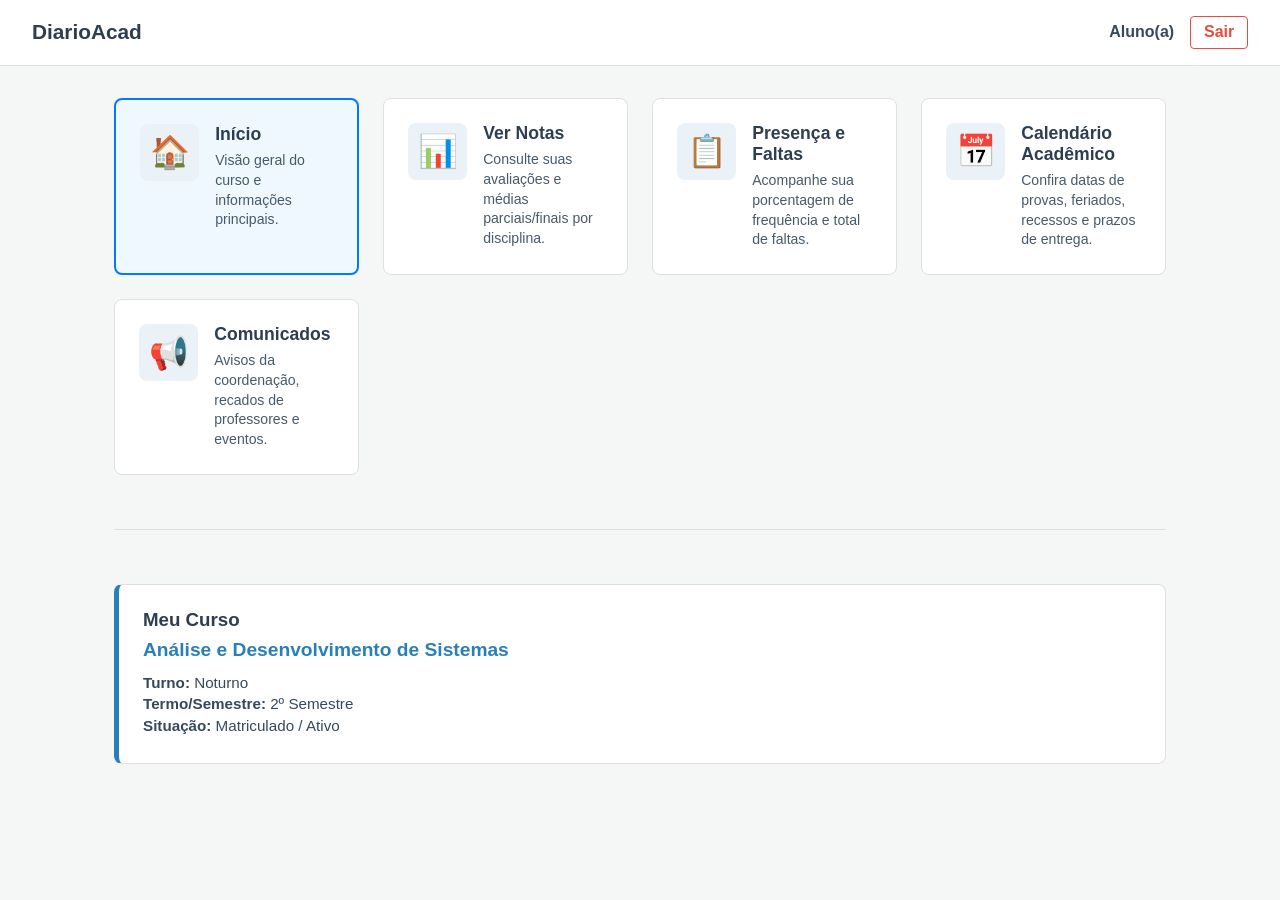
==== PI-diarioacad/aluno.html @ cc7aa03e "Melhorias do projeto: Adição de Usuários no sistema e Sistema de Login Funcionando" ====
<!DOCTYPE html>
<html lang="pt-BR">

<head>
    <meta charset="UTF-8">
    <meta name="viewport" content="width=device-width, initial-scale=1.0">
    <title>DiarioAcad - Aluno - Início</title>
    <link rel="stylesheet" href="assets/css/aluno.css">
</head>

<body>
    <header class="navbar">
        <div class="navbar-brand">
            <h2>DiarioAcad</h2>
        </div>
        <div class="user-info">
            <span class="user-name">Aluno(a)</span>
            <a href="index.html" class="btn-logout">Sair</a>
        </div>
    </header>

    <!-- Conteúdo Principal / Dashboard -->
    <main class="dashboard-container">

        <!-- Grid com os Módulos Principais (Menu de Navegação) -->
        <div class="modules-grid">

            <!-- Módulo: Início / Resumo (Opcional, caso queira voltar para a visão geral) -->
            <div onclick="trocarAba('inicio')" class="card module-card active" style="cursor: pointer;">
                <div class="module-icon">🏠</div>
                <div class="module-content">
                    <h3>Início</h3>
                    <p>Visão geral do curso e informações principais.</p>
                </div>
            </div>

            <!-- Módulo: Ver Notas -->
            <div onclick="trocarAba('notas')" class="card module-card" style="cursor: pointer;">
                <div class="module-icon">📊</div>
                <div class="module-content">
                    <h3>Ver Notas</h3>
                    <p>Consulte suas avaliações e médias parciais/finais por disciplina.</p>
                </div>
            </div>

            <!-- Módulo: Presença e Faltas -->
            <div onclick="trocarAba('presenca')" class="card module-card" style="cursor: pointer;">
                <div class="module-icon">📋</div>
                <div class="module-content">
                    <h3>Presença e Faltas</h3>
                    <p>Acompanhe sua porcentagem de frequência e total de faltas.</p>
                </div>
            </div>

            <!-- Módulo: Calendário Acadêmico -->
            <div onclick="trocarAba('calendario')" class="card module-card" style="cursor: pointer;">
                <div class="module-icon">📅</div>
                <div class="module-content">
                    <h3>Calendário Acadêmico</h3>
                    <p>Confira datas de provas, feriados, recessos e prazos de entrega.</p>
                </div>
            </div>

            <!-- Módulo: Comunicados -->
            <div onclick="trocarAba('comunicados')" class="card module-card" style="cursor: pointer;">
                <div class="module-icon">📢</div>
                <div class="module-content">
                    <h3>Comunicados</h3>
                    <p>Avisos da coordenação, recados de professores e eventos.</p>
                </div>
            </div>

        </div>

        <hr style="margin: 30px 0; border: 0; border-top: 1px solid #ddd;">

        <!-- ÁREAS DE CONTEÚDO DAS SUB-ABAS -->

        <!-- 1. Aba Início -->
        <section id="aba-inicio" class="aba-conteudo ativa">
            <section class="card course-card">
                <div class="card-header">
                    <h3>Meu Curso</h3>
                </div>
                <div class="card-body">
                    <h4 class="course-name">Análise e Desenvolvimento de Sistemas</h4>
                    <p class="course-detail"><strong>Turno:</strong> Noturno</p>
                    <p class="course-detail"><strong>Termo/Semestre:</strong> 2º Semestre</p>
                    <p class="course-detail"><strong>Situação:</strong> Matriculado / Ativo</p>
                </div>
            </section>
        </section>

        <!-- 2. Aba Ver Notas -->
        <section id="aba-notas" class="aba-conteudo">
            <div class="card">
                <div class="card-header"><h3>Minhas Notas</h3></div>
                <div class="card-body">
                    <p>Tabela de notas do semestre (exemplo).</p>
                    <!-- Insira sua <table> aqui futuramente -->
                </div>
            </div>
        </section>

        <!-- 3. Aba Presença -->
        <section id="aba-presenca" class="aba-conteudo">
            <div class="card">
                <div class="card-header"><h3>Controle de Presença e Faltas</h3></div>
                <div class="card-body">
                    <p>Acompanhamento de frequência por disciplina.</p>
                </div>
            </div>
        </section>

        <!-- 4. Aba Calendário -->
        <section id="aba-calendario" class="aba-conteudo">
            <div class="card">
                <div class="card-header"><h3>Calendário Acadêmico</h3></div>
                <div class="card-body">
                    <p>Lista de eventos e datas importantes.</p>
                </div>
            </div>
        </section>

        <!-- 5. Aba Comunicados -->
        <section id="aba-comunicados" class="aba-conteudo">
            <div class="card">
                <div class="card-header"><h3>Mural de Comunicados</h3></div>
                <div class="card-body">
                    <p>Avisos recentes da instituição.</p>
                </div>
            </div>
        </section>

    </main>

    <!-- Script JavaScript para gerenciar a troca de abas -->
    <script src="assets/js/script.js"></script>
</body>

</html>
---- PI-diarioacad/assets/css/aluno.css ----
/* ==========================================================================
   1. VARIÁVEIS DE CORES DO ALUNO (Tons de Azul Acadêmico)
   ========================================================================== */
:root {
  --bg-color: #f4f7f6;
  --container-bg: #ffffff;
  --text-color: #34495e;
  --heading-color: #2c3e50;
  --border-color: #e0e0e0;
  --primary-color: #2980b9;
  /* Azul principal do aluno */
  --primary-hover: #1b6391;
  --card-hover-shadow: rgba(0, 0, 0, 0.12);
  /* Sombra ao passar o mouse nos cards */
  --accent-badge: #eaf2f8;
  /* Fundo suave para os ícones */
}

/* Modo Escuro Automático */
@media (prefers-color-scheme: dark) {
  :root {
    --bg-color: #121212;
    --container-bg: #1e1e1e;
    --text-color: #e0e0e0;
    --heading-color: #ffffff;
    --border-color: #333333;
    --primary-color: #3498db;
    --primary-hover: #2980b9;
    --card-hover-shadow: rgba(0, 0, 0, 0.5);
    --accent-badge: #2c3e50;
  }
}

/* Reset global de margens e fontes */
* {
  box-sizing: border-box;
  margin: 0;
  padding: 0;
  font-family: 'Segoe UI', Tahoma, Geneva, Verdana, sans-serif;
}

body {
  background-color: var(--bg-color);
  color: var(--text-color);
  min-height: 100vh;
}

/* ==========================================================================
   2. BARRA DE NAVEGAÇÃO SUPERIOR (Navbar)
   ========================================================================== */
.navbar {
  background-color: var(--container-bg);
  border-bottom: 1px solid var(--border-color);
  padding: 1rem 2rem;
  display: flex;
  justify-content: space-between;
  /* Mantém o logo na esquerda e o botão de sair na direita */
  align-items: center;
}

.navbar-brand h2 {
  color: var(--heading-color);
  font-size: 1.3rem;
}

.user-info {
  display: flex;
  align-items: center;
  gap: 1rem;
}

.user-name {
  font-weight: 600;
  color: var(--text-color);
}

/* Botão de Logout (Sair) com destaque em vermelho */
.btn-logout {
  color: #e74c3c;
  text-decoration: none;
  font-weight: 600;
  padding: 0.4rem 0.8rem;
  border: 1px solid #e74c3c;
  border-radius: 4px;
  transition: all 0.2s ease;
}

.btn-logout:hover {
  background-color: #e74c3c;
  color: #ffffff;
}

/* ==========================================================================
   3. LAYOUT DA DASHBOARD E CARTÕES (Cards)
   ========================================================================== */
.dashboard-container {
  max-width: 1100px;
  margin: 2rem auto;
  /* Centraliza o painel na tela com margem superior */
  padding: 0 1.5rem;
  display: flex;
  flex-direction: column;
  gap: 1.5rem;
  /* Espaçamento vertical entre blocos */
}

.card {
  background-color: var(--container-bg);
  border: 1px solid var(--border-color);
  border-radius: 8px;
  padding: 1.5rem;
}

/* Cartão de Destaque do Curso (Borda lateral colorida) */
.course-card {
  border-left: 5px solid var(--primary-color);
}

.course-card .card-header h3 {
  color: var(--heading-color);
  margin-bottom: 0.5rem;
}

.course-name {
  color: var(--primary-color);
  font-size: 1.2rem;
  margin-bottom: 0.8rem;
}

.course-detail {
  font-size: 0.95rem;
  margin-bottom: 0.3rem;
}

/* ==========================================================================
   4. GRID DE MÓDULOS (Links rápidos em formato de grade responsiva)
   ========================================================================== */
.modules-grid {
  display: grid;
  /* Cria colunas automáticas que se adaptam ao tamanho da tela */
  grid-template-columns: repeat(auto-fit, minmax(240px, 1fr));
  gap: 1.5rem;
}

.module-card {
  display: flex;
  align-items: flex-start;
  gap: 1rem;
  text-decoration: none;
  color: inherit;
  transition: transform 0.2s ease, box-shadow 0.2s ease;
}

/* Efeito de levitação ao passar o mouse no card do módulo */
.module-card:hover {
  transform: translateY(-3px);
  box-shadow: 0 6px 16px var(--card-hover-shadow);
  border-color: var(--primary-color);
}

.module-icon {
  font-size: 2rem;
  background-color: var(--accent-badge);
  padding: 0.6rem;
  border-radius: 8px;
  display: flex;
  align-items: center;
  justify-content: center;
}

.module-content h3 {
  color: var(--heading-color);
  font-size: 1.1rem;
  margin-bottom: 0.4rem;
}

.module-content p {
  font-size: 0.88rem;
  line-height: 1.4;
  color: var(--text-color);
  opacity: 0.9;
}

/* Estilos de visibilidade das abas (SPA) */
.aba-conteudo {
  display: none;
}

.aba-conteudo.ativa {
  display: block;
}

/* Estilo visual para o card ativo */
.module-card.active {
  border: 2px solid #007bff;
  background-color: #f0f8ff;
}
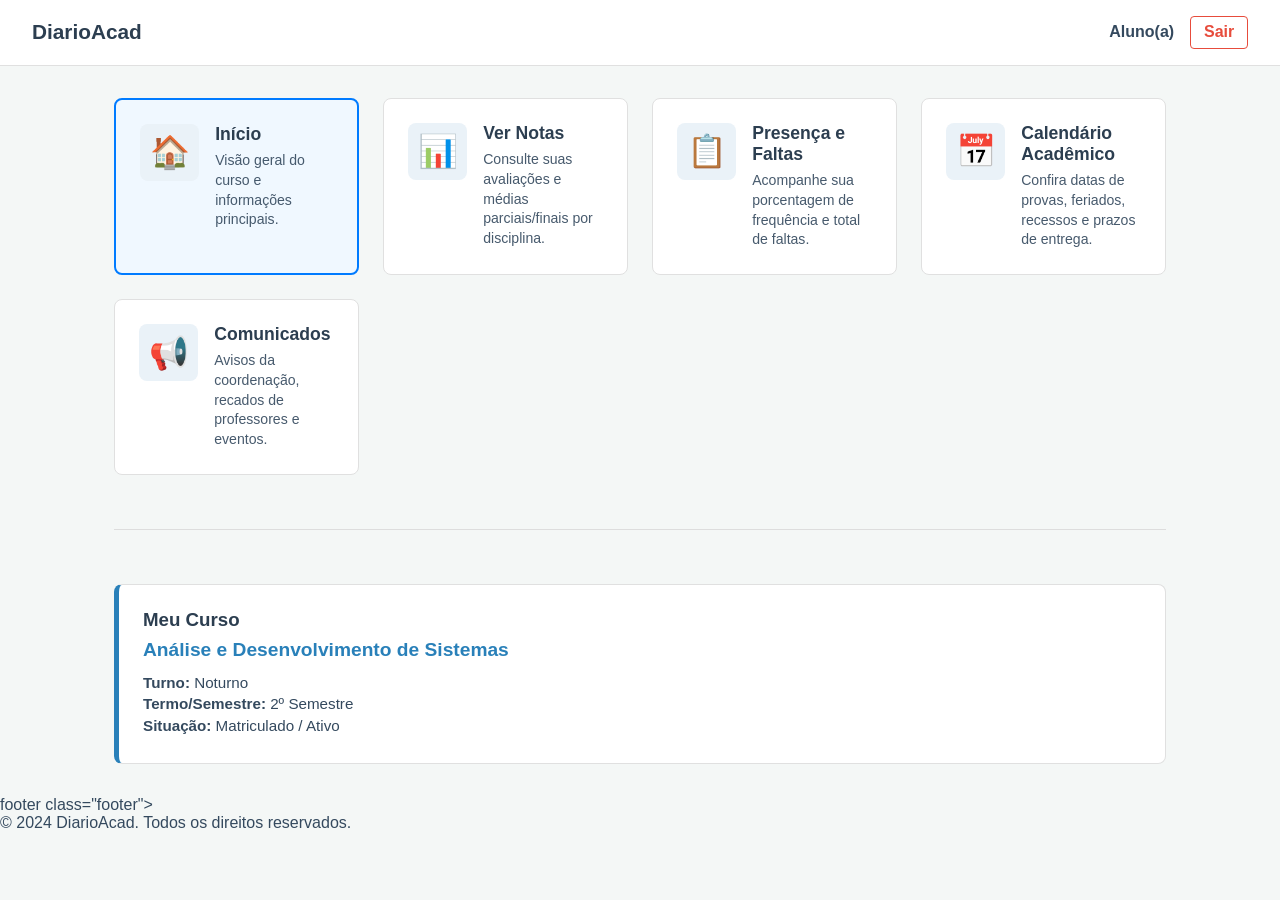
==== commit 0435a9ab: "footer" ====
--- a/PI-diarioacad/aluno.html
+++ b/PI-diarioacad/aluno.html
@@ -137,5 +137,7 @@
     <!-- Script JavaScript para gerenciar a troca de abas -->
     <script src="assets/js/script.js"></script>
 </body>
-
+    footer class="footer">
+        <p>&copy; 2024 DiarioAcad. Todos os direitos reservados.</p>
+    </footer>
 </html>
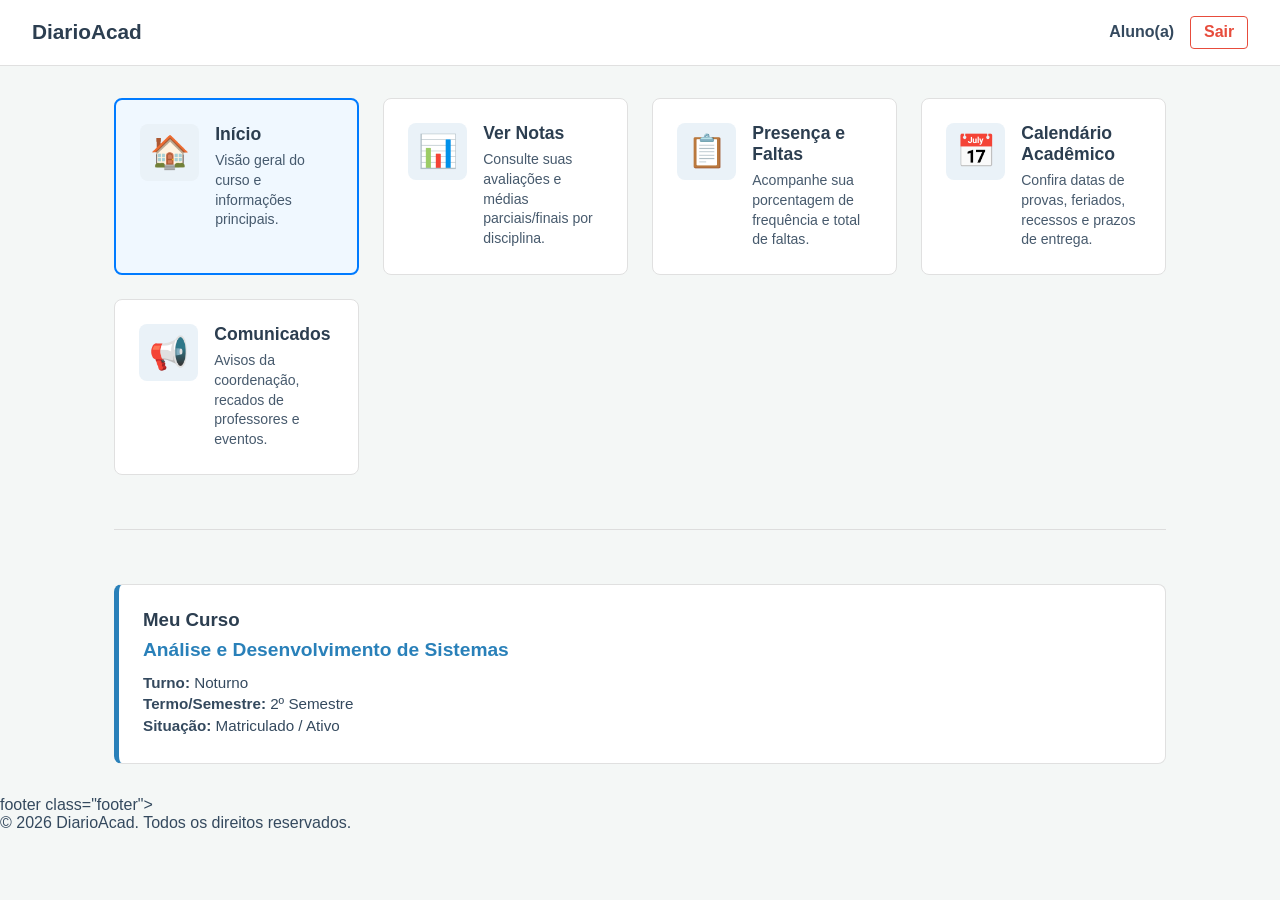
==== commit 16ff43ff: "correções" ====
--- a/PI-diarioacad/aluno.html
+++ b/PI-diarioacad/aluno.html
@@ -138,6 +138,6 @@
     <script src="assets/js/script.js"></script>
 </body>
     footer class="footer">
-        <p>&copy; 2024 DiarioAcad. Todos os direitos reservados.</p>
+        <p>&copy; 2026 DiarioAcad. Todos os direitos reservados.</p>
     </footer>
 </html>
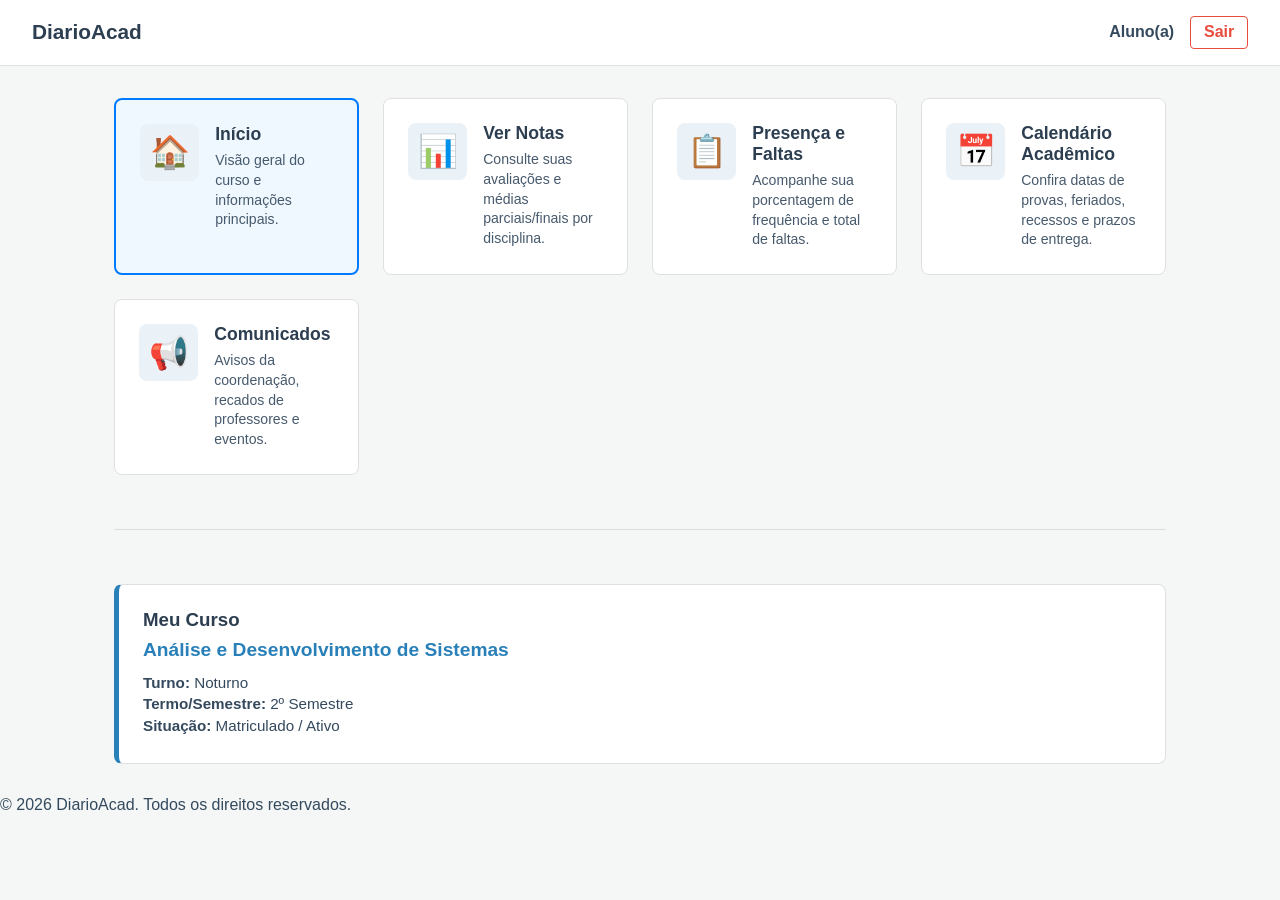
==== commit f9cd0b68: "adicionando footer no site" ====
--- a/PI-diarioacad/aluno.html
+++ b/PI-diarioacad/aluno.html
@@ -94,7 +94,9 @@
         <!-- 2. Aba Ver Notas -->
         <section id="aba-notas" class="aba-conteudo">
             <div class="card">
-                <div class="card-header"><h3>Minhas Notas</h3></div>
+                <div class="card-header">
+                    <h3>Minhas Notas</h3>
+                </div>
                 <div class="card-body">
                     <p>Tabela de notas do semestre (exemplo).</p>
                     <!-- Insira sua <table> aqui futuramente -->
@@ -105,7 +107,9 @@
         <!-- 3. Aba Presença -->
         <section id="aba-presenca" class="aba-conteudo">
             <div class="card">
-                <div class="card-header"><h3>Controle de Presença e Faltas</h3></div>
+                <div class="card-header">
+                    <h3>Controle de Presença e Faltas</h3>
+                </div>
                 <div class="card-body">
                     <p>Acompanhamento de frequência por disciplina.</p>
                 </div>
@@ -115,7 +119,9 @@
         <!-- 4. Aba Calendário -->
         <section id="aba-calendario" class="aba-conteudo">
             <div class="card">
-                <div class="card-header"><h3>Calendário Acadêmico</h3></div>
+                <div class="card-header">
+                    <h3>Calendário Acadêmico</h3>
+                </div>
                 <div class="card-body">
                     <p>Lista de eventos e datas importantes.</p>
                 </div>
@@ -125,7 +131,9 @@
         <!-- 5. Aba Comunicados -->
         <section id="aba-comunicados" class="aba-conteudo">
             <div class="card">
-                <div class="card-header"><h3>Mural de Comunicados</h3></div>
+                <div class="card-header">
+                    <h3>Mural de Comunicados</h3>
+                </div>
                 <div class="card-body">
                     <p>Avisos recentes da instituição.</p>
                 </div>
@@ -137,7 +145,8 @@
     <!-- Script JavaScript para gerenciar a troca de abas -->
     <script src="assets/js/script.js"></script>
 </body>
-    footer class="footer">
-        <p>&copy; 2026 DiarioAcad. Todos os direitos reservados.</p>
-    </footer>
+<footer class="footer">
+    <p>&copy; 2026 DiarioAcad. Todos os direitos reservados.</p>
+</footer>
+
 </html>
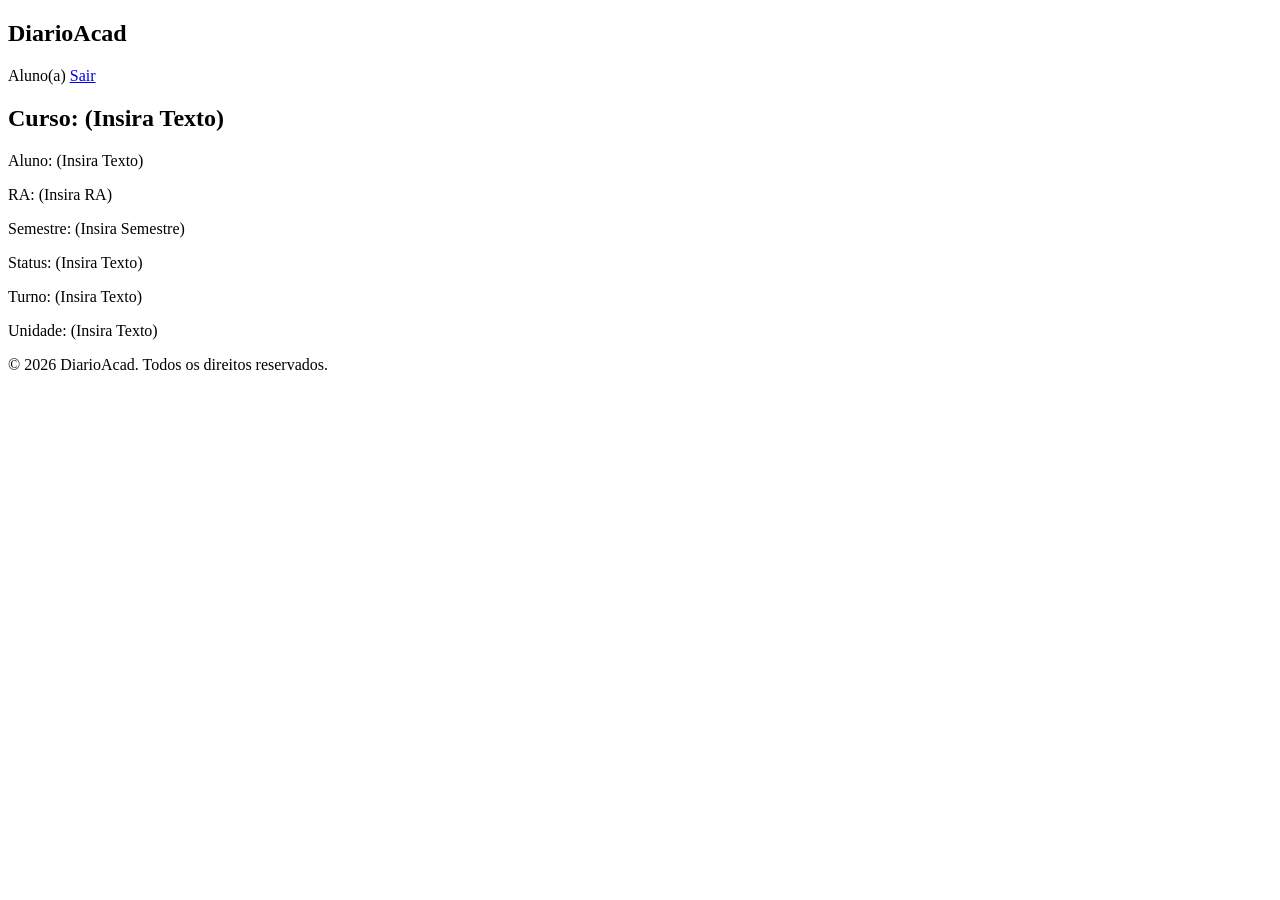
==== commit f531c295: "novo diarioacad" ====
--- a/PI-diarioacad/aluno.html
+++ b/PI-diarioacad/aluno.html
@@ -4,8 +4,9 @@
 <head>
     <meta charset="UTF-8">
     <meta name="viewport" content="width=device-width, initial-scale=1.0">
-    <title>DiarioAcad - Aluno - Início</title>
+    <title>Aluno - DiárioAcad</title>
     <link rel="stylesheet" href="assets/css/aluno.css">
+    <link rel="shortcut icon" href="assets/img/favicon/favicon.ico" type="image/x-icon">
 </head>
 
 <body>
@@ -18,132 +19,26 @@
             <a href="index.html" class="btn-logout">Sair</a>
         </div>
     </header>
-
-    <!-- Conteúdo Principal / Dashboard -->
-    <main class="dashboard-container">
-
-        <!-- Grid com os Módulos Principais (Menu de Navegação) -->
-        <div class="modules-grid">
-
-            <!-- Módulo: Início / Resumo (Opcional, caso queira voltar para a visão geral) -->
-            <div onclick="trocarAba('inicio')" class="card module-card active" style="cursor: pointer;">
-                <div class="module-icon">🏠</div>
-                <div class="module-content">
-                    <h3>Início</h3>
-                    <p>Visão geral do curso e informações principais.</p>
-                </div>
+    <section id="aba-inicio" class="aba-conteudo-ativa"> 
+        <section class="card course-card">
+            <div class="card-header">
+                    
             </div>
 
-            <!-- Módulo: Ver Notas -->
-            <div onclick="trocarAba('notas')" class="card module-card" style="cursor: pointer;">
-                <div class="module-icon">📊</div>
-                <div class="module-content">
-                    <h3>Ver Notas</h3>
-                    <p>Consulte suas avaliações e médias parciais/finais por disciplina.</p>
-                </div>
-            </div>
-
-            <!-- Módulo: Presença e Faltas -->
-            <div onclick="trocarAba('presenca')" class="card module-card" style="cursor: pointer;">
-                <div class="module-icon">📋</div>
-                <div class="module-content">
-                    <h3>Presença e Faltas</h3>
-                    <p>Acompanhe sua porcentagem de frequência e total de faltas.</p>
-                </div>
-            </div>
-
-            <!-- Módulo: Calendário Acadêmico -->
-            <div onclick="trocarAba('calendario')" class="card module-card" style="cursor: pointer;">
-                <div class="module-icon">📅</div>
-                <div class="module-content">
-                    <h3>Calendário Acadêmico</h3>
-                    <p>Confira datas de provas, feriados, recessos e prazos de entrega.</p>
-                </div>
-            </div>
-
-            <!-- Módulo: Comunicados -->
-            <div onclick="trocarAba('comunicados')" class="card module-card" style="cursor: pointer;">
-                <div class="module-icon">📢</div>
-                <div class="module-content">
-                    <h3>Comunicados</h3>
-                    <p>Avisos da coordenação, recados de professores e eventos.</p>
-                </div>
-            </div>
-
-        </div>
-
-        <hr style="margin: 30px 0; border: 0; border-top: 1px solid #ddd;">
-
-        <!-- ÁREAS DE CONTEÚDO DAS SUB-ABAS -->
-
-        <!-- 1. Aba Início -->
-        <section id="aba-inicio" class="aba-conteudo ativa">
-            <section class="card course-card">
-                <div class="card-header">
-                    <h3>Meu Curso</h3>
-                </div>
-                <div class="card-body">
-                    <h4 class="course-name">Análise e Desenvolvimento de Sistemas</h4>
-                    <p class="course-detail"><strong>Turno:</strong> Noturno</p>
-                    <p class="course-detail"><strong>Termo/Semestre:</strong> 2º Semestre</p>
-                    <p class="course-detail"><strong>Situação:</strong> Matriculado / Ativo</p>
-                </div>
-            </section>
         </section>
-
-        <!-- 2. Aba Ver Notas -->
-        <section id="aba-notas" class="aba-conteudo">
-            <div class="card">
-                <div class="card-header">
-                    <h3>Minhas Notas</h3>
-                </div>
-                <div class="card-body">
-                    <p>Tabela de notas do semestre (exemplo).</p>
-                    <!-- Insira sua <table> aqui futuramente -->
-                </div>
-            </div>
-        </section>
-
-        <!-- 3. Aba Presença -->
-        <section id="aba-presenca" class="aba-conteudo">
-            <div class="card">
-                <div class="card-header">
-                    <h3>Controle de Presença e Faltas</h3>
-                </div>
-                <div class="card-body">
-                    <p>Acompanhamento de frequência por disciplina.</p>
-                </div>
-            </div>
-        </section>
-
-        <!-- 4. Aba Calendário -->
-        <section id="aba-calendario" class="aba-conteudo">
-            <div class="card">
-                <div class="card-header">
-                    <h3>Calendário Acadêmico</h3>
-                </div>
-                <div class="card-body">
-                    <p>Lista de eventos e datas importantes.</p>
-                </div>
-            </div>
-        </section>
-
-        <!-- 5. Aba Comunicados -->
-        <section id="aba-comunicados" class="aba-conteudo">
-            <div class="card">
-                <div class="card-header">
-                    <h3>Mural de Comunicados</h3>
-                </div>
-                <div class="card-body">
-                    <p>Avisos recentes da instituição.</p>
-                </div>
-            </div>
-        </section>
-
+    </section>
+    <main class="dashboard-container">
+    <div class="modules-grid">
+        <h2>Curso: (Insira Texto)</h2>
+        <p>Aluno: (Insira Texto)</p>
+        <p>RA: (Insira RA)</p>
+        <p>Semestre: (Insira Semestre)</p>
+        <p>Status: (Insira Texto)</p>
+        <p>Turno: (Insira Texto)</p>
+        <p>Unidade: (Insira Texto)</p>
+    </div>    
     </main>
 
-    <!-- Script JavaScript para gerenciar a troca de abas -->
-    <script src="assets/js/script.js"></script>
 </body>
 <footer class="footer">
     <p>&copy; 2026 DiarioAcad. Todos os direitos reservados.</p>
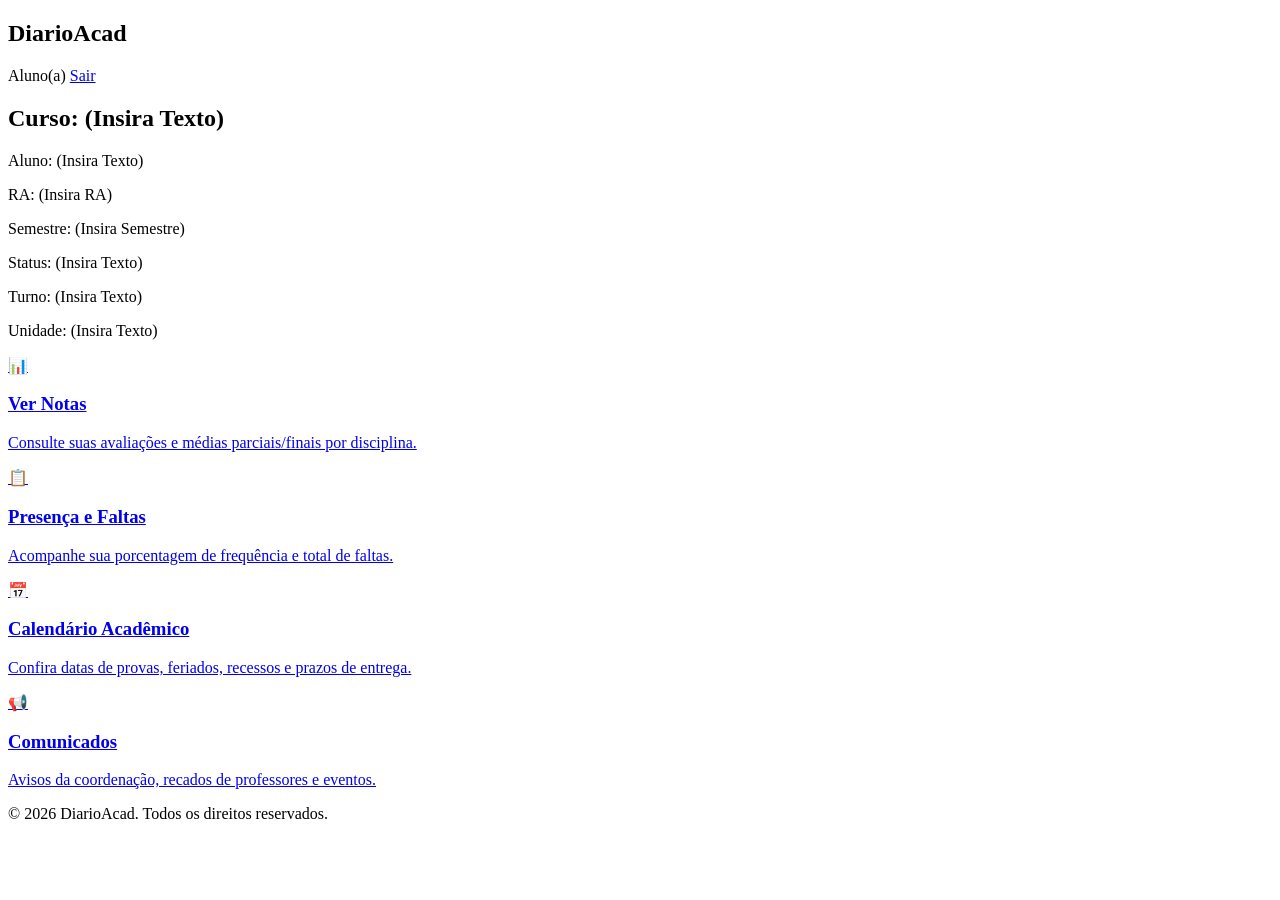
==== commit 6662d423: "removendo o css de IA" ====
--- a/PI-diarioacad/aluno.html
+++ b/PI-diarioacad/aluno.html
@@ -19,24 +19,65 @@
             <a href="index.html" class="btn-logout">Sair</a>
         </div>
     </header>
-    <section id="aba-inicio" class="aba-conteudo-ativa"> 
+    <section id="aba-inicio" class="aba-conteudo-ativa">
         <section class="card course-card">
             <div class="card-header">
-                    
+
             </div>
 
         </section>
     </section>
     <main class="dashboard-container">
-    <div class="modules-grid">
-        <h2>Curso: (Insira Texto)</h2>
-        <p>Aluno: (Insira Texto)</p>
-        <p>RA: (Insira RA)</p>
-        <p>Semestre: (Insira Semestre)</p>
-        <p>Status: (Insira Texto)</p>
-        <p>Turno: (Insira Texto)</p>
-        <p>Unidade: (Insira Texto)</p>
-    </div>    
+        <div class="modules-grid">
+            <h2>Curso: (Insira Texto)</h2>
+            <p>Aluno: (Insira Texto)</p>
+            <p>RA: (Insira RA)</p>
+            <p>Semestre: (Insira Semestre)</p>
+            <p>Status: (Insira Texto)</p>
+            <p>Turno: (Insira Texto)</p>
+            <p>Unidade: (Insira Texto)</p>
+        </div>
+
+        <!-- Grid com os Módulos Principais -->
+        <div class="modules-grid">
+
+            <!-- Módulo: Ver Notas -->
+            <a href="#" class="card module-card">
+                <div class="module-icon">📊</div>
+                <div class="module-content">
+                    <h3>Ver Notas</h3>
+                    <p>Consulte suas avaliações e médias parciais/finais por disciplina.</p>
+                </div>
+            </a>
+
+            <!-- Módulo: Presença e Faltas -->
+            <a href="#" class="card module-card">
+                <div class="module-icon">📋</div>
+                <div class="module-content">
+                    <h3>Presença e Faltas</h3>
+                    <p>Acompanhe sua porcentagem de frequência e total de faltas.</p>
+                </div>
+            </a>
+
+            <!-- Módulo: Calendário Acadêmico -->
+            <a href="#" class="card module-card">
+                <div class="module-icon">📅</div>
+                <div class="module-content">
+                    <h3>Calendário Acadêmico</h3>
+                    <p>Confira datas de provas, feriados, recessos e prazos de entrega.</p>
+                </div>
+            </a>
+
+            <!-- Módulo: Comunicados -->
+            <a href="#" class="card module-card">
+                <div class="module-icon">📢</div>
+                <div class="module-content">
+                    <h3>Comunicados</h3>
+                    <p>Avisos da coordenação, recados de professores e eventos.</p>
+                </div>
+            </a>
+
+        </div>
     </main>
 
 </body>
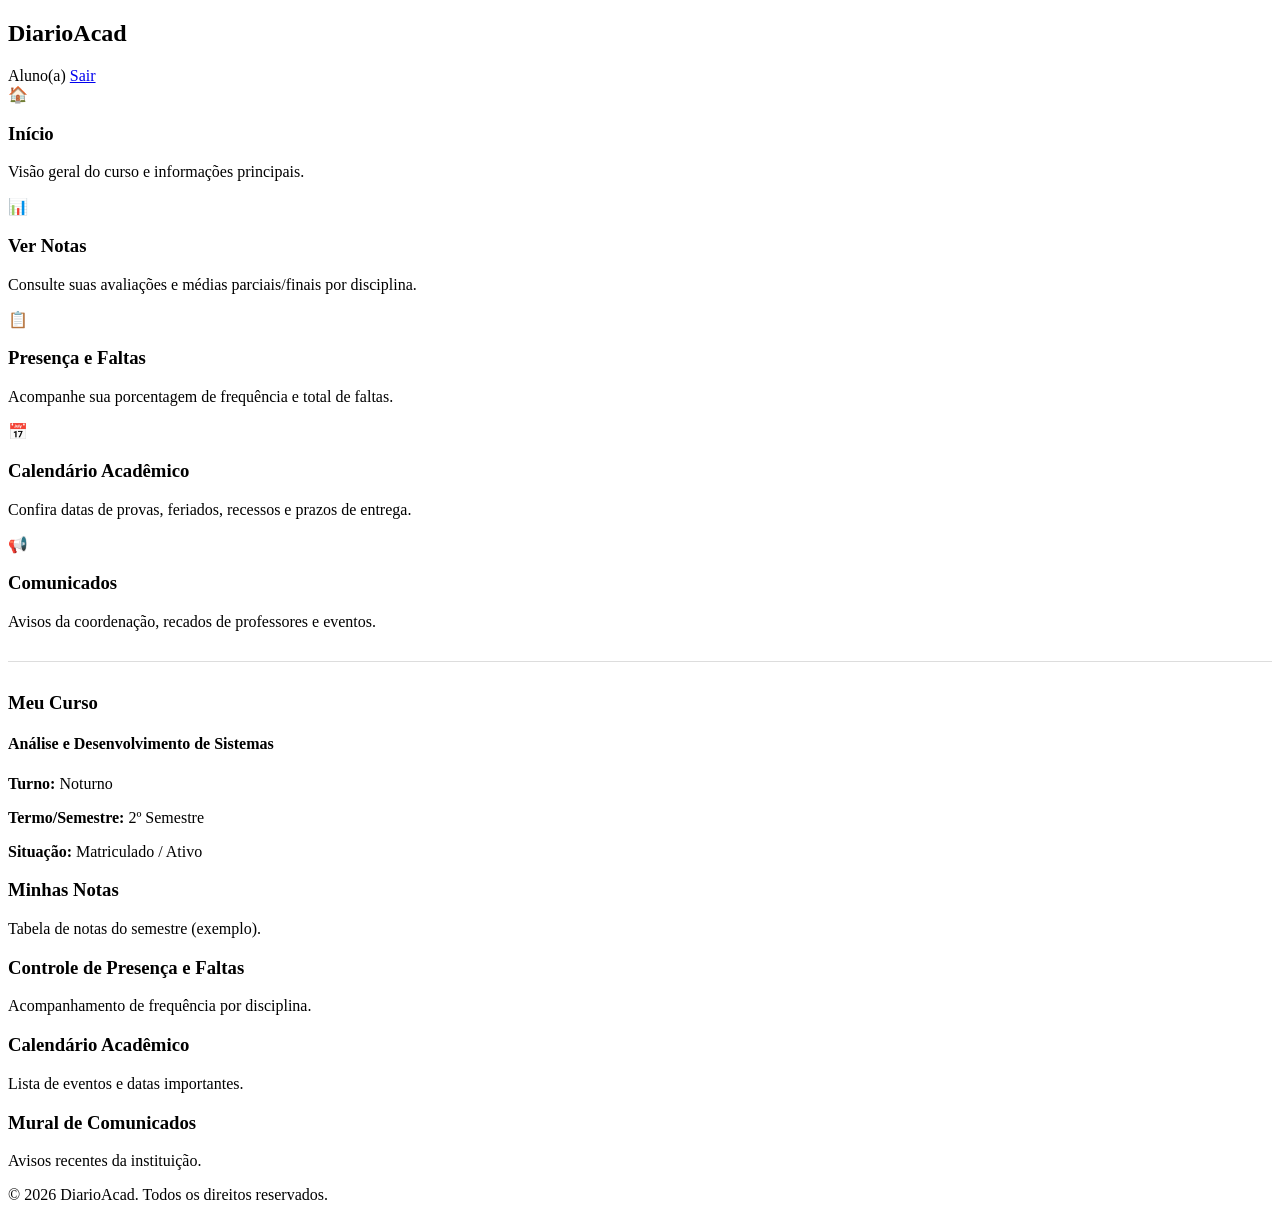
==== commit 1691bec0: "adicionando o novo favicon" ====
--- a/PI-diarioacad/aluno.html
+++ b/PI-diarioacad/aluno.html
@@ -4,9 +4,9 @@
 <head>
     <meta charset="UTF-8">
     <meta name="viewport" content="width=device-width, initial-scale=1.0">
-    <title>Aluno - DiárioAcad</title>
-    <link rel="stylesheet" href="assets/css/aluno.css">
-    <link rel="shortcut icon" href="assets/img/favicon/favicon.ico" type="image/x-icon">
+    <title>DiarioAcad - Aluno - Início</title>
+    <link rel="stylesheet" href="./assets/css/aluno.css">
+    <link rel="shortcut icon" href="./assets/favicon/favicon.ico" type="image/x-icon">
 </head>
 
 <body>
@@ -19,67 +19,132 @@
             <a href="index.html" class="btn-logout">Sair</a>
         </div>
     </header>
-    <section id="aba-inicio" class="aba-conteudo-ativa">
-        <section class="card course-card">
-            <div class="card-header">
 
+    <!-- Conteúdo Principal / Dashboard -->
+    <main class="dashboard-container">
+
+        <!-- Grid com os Módulos Principais (Menu de Navegação) -->
+        <div class="modules-grid">
+
+            <!-- Módulo: Início / Resumo (Opcional, caso queira voltar para a visão geral) -->
+            <div onclick="trocarAba('inicio')" class="card module-card active" style="cursor: pointer;">
+                <div class="module-icon">🏠</div>
+                <div class="module-content">
+                    <h3>Início</h3>
+                    <p>Visão geral do curso e informações principais.</p>
+                </div>
             </div>
 
-        </section>
-    </section>
-    <main class="dashboard-container">
-        <div class="modules-grid">
-            <h2>Curso: (Insira Texto)</h2>
-            <p>Aluno: (Insira Texto)</p>
-            <p>RA: (Insira RA)</p>
-            <p>Semestre: (Insira Semestre)</p>
-            <p>Status: (Insira Texto)</p>
-            <p>Turno: (Insira Texto)</p>
-            <p>Unidade: (Insira Texto)</p>
-        </div>
-
-        <!-- Grid com os Módulos Principais -->
-        <div class="modules-grid">
-
             <!-- Módulo: Ver Notas -->
-            <a href="#" class="card module-card">
+            <div onclick="trocarAba('notas')" class="card module-card" style="cursor: pointer;">
                 <div class="module-icon">📊</div>
                 <div class="module-content">
                     <h3>Ver Notas</h3>
                     <p>Consulte suas avaliações e médias parciais/finais por disciplina.</p>
                 </div>
-            </a>
+            </div>
 
             <!-- Módulo: Presença e Faltas -->
-            <a href="#" class="card module-card">
+            <div onclick="trocarAba('presenca')" class="card module-card" style="cursor: pointer;">
                 <div class="module-icon">📋</div>
                 <div class="module-content">
                     <h3>Presença e Faltas</h3>
                     <p>Acompanhe sua porcentagem de frequência e total de faltas.</p>
                 </div>
-            </a>
+            </div>
 
             <!-- Módulo: Calendário Acadêmico -->
-            <a href="#" class="card module-card">
+            <div onclick="trocarAba('calendario')" class="card module-card" style="cursor: pointer;">
                 <div class="module-icon">📅</div>
                 <div class="module-content">
                     <h3>Calendário Acadêmico</h3>
                     <p>Confira datas de provas, feriados, recessos e prazos de entrega.</p>
                 </div>
-            </a>
+            </div>
 
             <!-- Módulo: Comunicados -->
-            <a href="#" class="card module-card">
+            <div onclick="trocarAba('comunicados')" class="card module-card" style="cursor: pointer;">
                 <div class="module-icon">📢</div>
                 <div class="module-content">
                     <h3>Comunicados</h3>
                     <p>Avisos da coordenação, recados de professores e eventos.</p>
                 </div>
-            </a>
+            </div>
 
         </div>
+
+        <hr style="margin: 30px 0; border: 0; border-top: 1px solid #ddd;">
+
+        <!-- ÁREAS DE CONTEÚDO DAS SUB-ABAS -->
+
+        <!-- 1. Aba Início -->
+        <section id="aba-inicio" class="aba-conteudo ativa">
+            <section class="card course-card">
+                <div class="card-header">
+                    <h3>Meu Curso</h3>
+                </div>
+                <div class="card-body">
+                    <h4 class="course-name">Análise e Desenvolvimento de Sistemas</h4>
+                    <p class="course-detail"><strong>Turno:</strong> Noturno</p>
+                    <p class="course-detail"><strong>Termo/Semestre:</strong> 2º Semestre</p>
+                    <p class="course-detail"><strong>Situação:</strong> Matriculado / Ativo</p>
+                </div>
+            </section>
+        </section>
+
+        <!-- 2. Aba Ver Notas -->
+        <section id="aba-notas" class="aba-conteudo">
+            <div class="card">
+                <div class="card-header">
+                    <h3>Minhas Notas</h3>
+                </div>
+                <div class="card-body">
+                    <p>Tabela de notas do semestre (exemplo).</p>
+                    <!-- Insira sua <table> aqui futuramente -->
+                </div>
+            </div>
+        </section>
+
+        <!-- 3. Aba Presença -->
+        <section id="aba-presenca" class="aba-conteudo">
+            <div class="card">
+                <div class="card-header">
+                    <h3>Controle de Presença e Faltas</h3>
+                </div>
+                <div class="card-body">
+                    <p>Acompanhamento de frequência por disciplina.</p>
+                </div>
+            </div>
+        </section>
+
+        <!-- 4. Aba Calendário -->
+        <section id="aba-calendario" class="aba-conteudo">
+            <div class="card">
+                <div class="card-header">
+                    <h3>Calendário Acadêmico</h3>
+                </div>
+                <div class="card-body">
+                    <p>Lista de eventos e datas importantes.</p>
+                </div>
+            </div>
+        </section>
+
+        <!-- 5. Aba Comunicados -->
+        <section id="aba-comunicados" class="aba-conteudo">
+            <div class="card">
+                <div class="card-header">
+                    <h3>Mural de Comunicados</h3>
+                </div>
+                <div class="card-body">
+                    <p>Avisos recentes da instituição.</p>
+                </div>
+            </div>
+        </section>
+
     </main>
 
+    <!-- Script JavaScript para gerenciar a troca de abas -->
+    <script src="assets/js/script.js"></script>
 </body>
 <footer class="footer">
     <p>&copy; 2026 DiarioAcad. Todos os direitos reservados.</p>
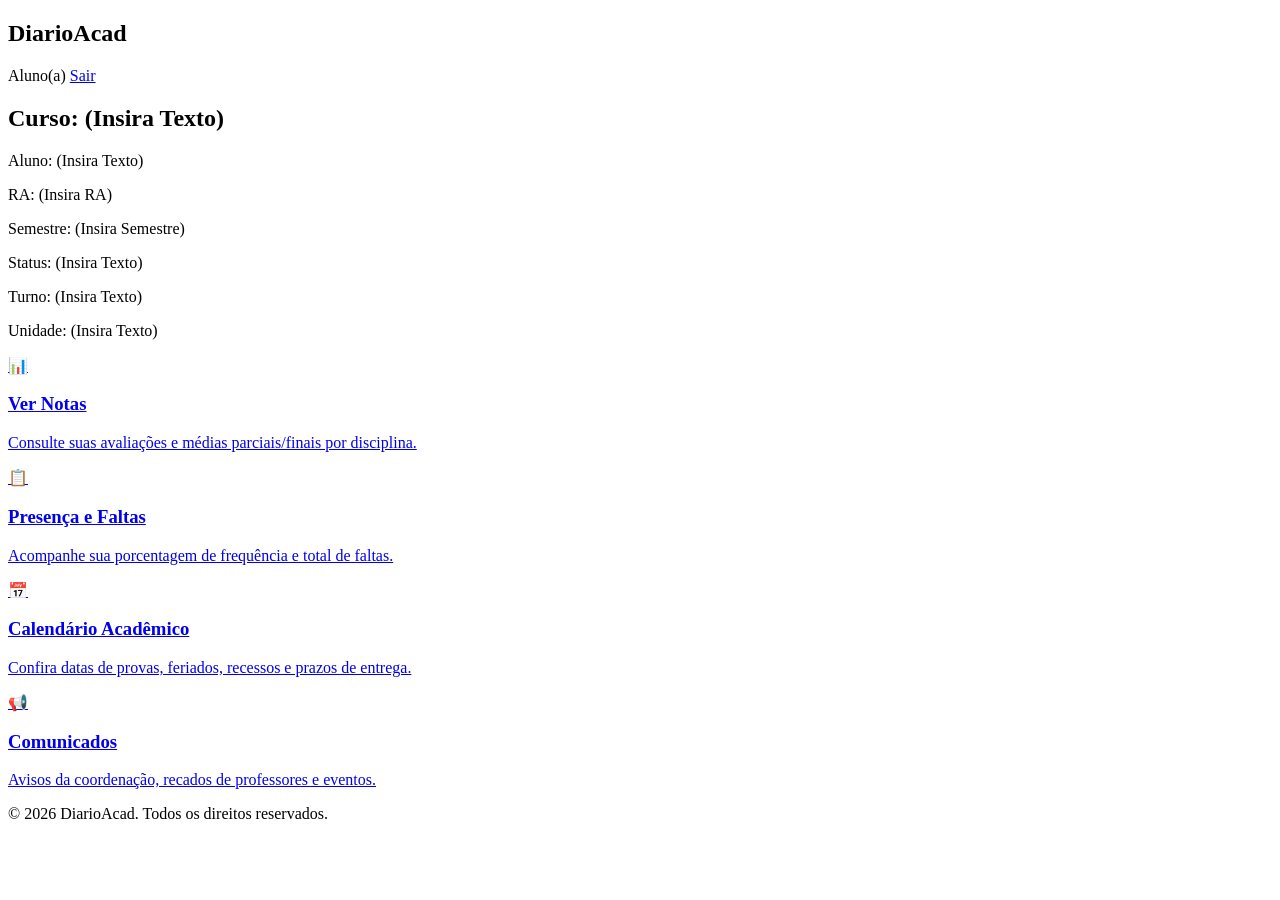
==== commit 43241d57: "Merge branch 'master' into minha-feature" ====
--- a/PI-diarioacad/aluno.html
+++ b/PI-diarioacad/aluno.html
@@ -19,132 +19,67 @@
             <a href="index.html" class="btn-logout">Sair</a>
         </div>
     </header>
+    <section id="aba-inicio" class="aba-conteudo-ativa">
+        <section class="card course-card">
+            <div class="card-header">
 
-    <!-- Conteúdo Principal / Dashboard -->
+            </div>
+
+        </section>
+    </section>
     <main class="dashboard-container">
+        <div class="modules-grid">
+            <h2>Curso: (Insira Texto)</h2>
+            <p>Aluno: (Insira Texto)</p>
+            <p>RA: (Insira RA)</p>
+            <p>Semestre: (Insira Semestre)</p>
+            <p>Status: (Insira Texto)</p>
+            <p>Turno: (Insira Texto)</p>
+            <p>Unidade: (Insira Texto)</p>
+        </div>
 
-        <!-- Grid com os Módulos Principais (Menu de Navegação) -->
+        <!-- Grid com os Módulos Principais -->
         <div class="modules-grid">
 
-            <!-- Módulo: Início / Resumo (Opcional, caso queira voltar para a visão geral) -->
-            <div onclick="trocarAba('inicio')" class="card module-card active" style="cursor: pointer;">
-                <div class="module-icon">🏠</div>
-                <div class="module-content">
-                    <h3>Início</h3>
-                    <p>Visão geral do curso e informações principais.</p>
-                </div>
-            </div>
-
             <!-- Módulo: Ver Notas -->
-            <div onclick="trocarAba('notas')" class="card module-card" style="cursor: pointer;">
+            <a href="#" class="card module-card">
                 <div class="module-icon">📊</div>
                 <div class="module-content">
                     <h3>Ver Notas</h3>
                     <p>Consulte suas avaliações e médias parciais/finais por disciplina.</p>
                 </div>
-            </div>
+            </a>
 
             <!-- Módulo: Presença e Faltas -->
-            <div onclick="trocarAba('presenca')" class="card module-card" style="cursor: pointer;">
+            <a href="#" class="card module-card">
                 <div class="module-icon">📋</div>
                 <div class="module-content">
                     <h3>Presença e Faltas</h3>
                     <p>Acompanhe sua porcentagem de frequência e total de faltas.</p>
                 </div>
-            </div>
+            </a>
 
             <!-- Módulo: Calendário Acadêmico -->
-            <div onclick="trocarAba('calendario')" class="card module-card" style="cursor: pointer;">
+            <a href="#" class="card module-card">
                 <div class="module-icon">📅</div>
                 <div class="module-content">
                     <h3>Calendário Acadêmico</h3>
                     <p>Confira datas de provas, feriados, recessos e prazos de entrega.</p>
                 </div>
-            </div>
+            </a>
 
             <!-- Módulo: Comunicados -->
-            <div onclick="trocarAba('comunicados')" class="card module-card" style="cursor: pointer;">
+            <a href="#" class="card module-card">
                 <div class="module-icon">📢</div>
                 <div class="module-content">
                     <h3>Comunicados</h3>
                     <p>Avisos da coordenação, recados de professores e eventos.</p>
                 </div>
-            </div>
+            </a>
 
         </div>
-
-        <hr style="margin: 30px 0; border: 0; border-top: 1px solid #ddd;">
-
-        <!-- ÁREAS DE CONTEÚDO DAS SUB-ABAS -->
-
-        <!-- 1. Aba Início -->
-        <section id="aba-inicio" class="aba-conteudo ativa">
-            <section class="card course-card">
-                <div class="card-header">
-                    <h3>Meu Curso</h3>
-                </div>
-                <div class="card-body">
-                    <h4 class="course-name">Análise e Desenvolvimento de Sistemas</h4>
-                    <p class="course-detail"><strong>Turno:</strong> Noturno</p>
-                    <p class="course-detail"><strong>Termo/Semestre:</strong> 2º Semestre</p>
-                    <p class="course-detail"><strong>Situação:</strong> Matriculado / Ativo</p>
-                </div>
-            </section>
-        </section>
-
-        <!-- 2. Aba Ver Notas -->
-        <section id="aba-notas" class="aba-conteudo">
-            <div class="card">
-                <div class="card-header">
-                    <h3>Minhas Notas</h3>
-                </div>
-                <div class="card-body">
-                    <p>Tabela de notas do semestre (exemplo).</p>
-                    <!-- Insira sua <table> aqui futuramente -->
-                </div>
-            </div>
-        </section>
-
-        <!-- 3. Aba Presença -->
-        <section id="aba-presenca" class="aba-conteudo">
-            <div class="card">
-                <div class="card-header">
-                    <h3>Controle de Presença e Faltas</h3>
-                </div>
-                <div class="card-body">
-                    <p>Acompanhamento de frequência por disciplina.</p>
-                </div>
-            </div>
-        </section>
-
-        <!-- 4. Aba Calendário -->
-        <section id="aba-calendario" class="aba-conteudo">
-            <div class="card">
-                <div class="card-header">
-                    <h3>Calendário Acadêmico</h3>
-                </div>
-                <div class="card-body">
-                    <p>Lista de eventos e datas importantes.</p>
-                </div>
-            </div>
-        </section>
-
-        <!-- 5. Aba Comunicados -->
-        <section id="aba-comunicados" class="aba-conteudo">
-            <div class="card">
-                <div class="card-header">
-                    <h3>Mural de Comunicados</h3>
-                </div>
-                <div class="card-body">
-                    <p>Avisos recentes da instituição.</p>
-                </div>
-            </div>
-        </section>
-
     </main>
 
-    <!-- Script JavaScript para gerenciar a troca de abas -->
-    <script src="assets/js/script.js"></script>
 </body>
 <footer class="footer">
     <p>&copy; 2026 DiarioAcad. Todos os direitos reservados.</p>
